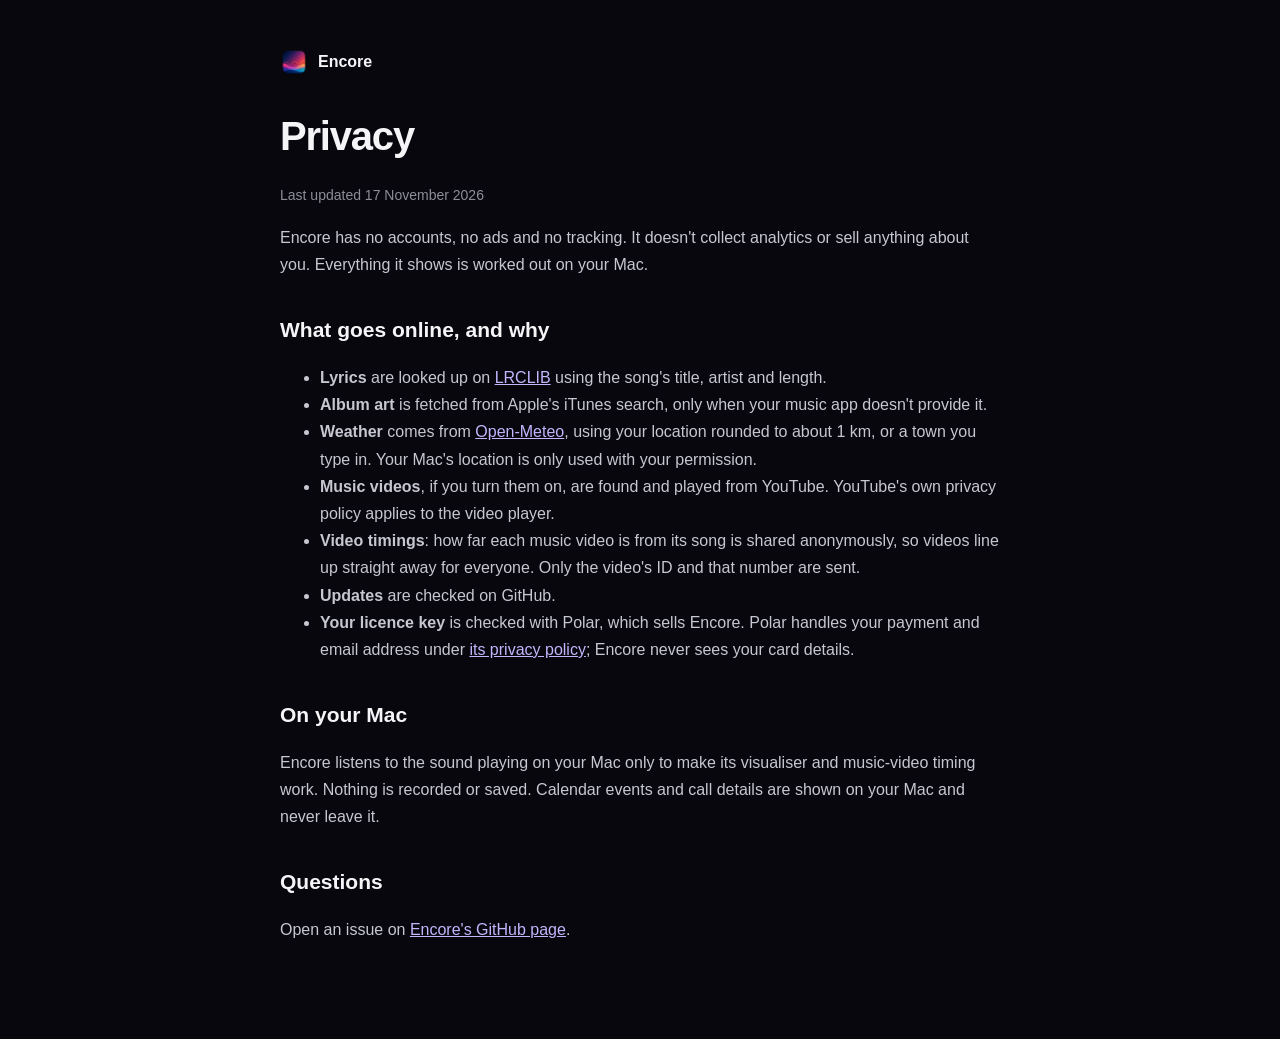
==== privacy.html @ baf7f080 "Add the Encore website Co-Authored-By: Claude Opus 5.5 <noreply@anthropic.com>" ====
<!doctype html>
<html lang="en">
<head>
<meta charset="utf-8">
<meta name="viewport" content="width=device-width, initial-scale=1">
<title>Privacy · Encore</title>
<link rel="icon" type="image/png" href="favicon.png">
<style>
  body { margin: 0; background: #07070d; color: #f5f5f7; font: 16px/1.7 -apple-system, BlinkMacSystemFont, "Helvetica Neue", Arial, sans-serif; -webkit-font-smoothing: antialiased; }
  main { max-width: 720px; margin: 0 auto; padding: 48px 20px 80px; }
  a { color: #c4b5fd; }
  h1 { font-size: 40px; letter-spacing: -0.03em; margin: 18px 0 6px; }
  h2 { font-size: 21px; margin: 34px 0 6px; }
  p, li { color: #c7c7d1; }
  .back { display: inline-flex; align-items: center; gap: 10px; text-decoration: none; color: #f5f5f7; font-weight: 600; }
  .back img { width: 28px; height: 28px; }
  .date { color: #8e8e99; font-size: 14px; }
</style>
</head>
<body><main>
<a class="back" href="./"><img src="favicon.png" alt="">Encore</a>
<h1>Privacy</h1>
<p class="date">Last updated 17 November 2026</p>

<p>Encore has no accounts, no ads and no tracking. It doesn't collect analytics or sell anything about you. Everything it shows is worked out on your Mac.</p>
<h2>What goes online, and why</h2>
<ul>
<li><b>Lyrics</b> are looked up on <a href="https://lrclib.net">LRCLIB</a> using the song's title, artist and length.</li>
<li><b>Album art</b> is fetched from Apple's iTunes search, only when your music app doesn't provide it.</li>
<li><b>Weather</b> comes from <a href="https://open-meteo.com">Open-Meteo</a>, using your location rounded to about 1 km, or a town you type in. Your Mac's location is only used with your permission.</li>
<li><b>Music videos</b>, if you turn them on, are found and played from YouTube. YouTube's own privacy policy applies to the video player.</li>
<li><b>Video timings</b>: how far each music video is from its song is shared anonymously, so videos line up straight away for everyone. Only the video's ID and that number are sent.</li>
<li><b>Updates</b> are checked on GitHub.</li>
<li><b>Your licence key</b> is checked with Polar, which sells Encore. Polar handles your payment and email address under <a href="https://polar.sh/legal/privacy">its privacy policy</a>; Encore never sees your card details.</li>
</ul>
<h2>On your Mac</h2>
<p>Encore listens to the sound playing on your Mac only to make its visualiser and music-video timing work. Nothing is recorded or saved. Calendar events and call details are shown on your Mac and never leave it.</p>
<h2>Questions</h2>
<p>Open an issue on <a href="https://github.com/Zhuss-08/encore">Encore's GitHub page</a>.</p>

</main></body></html>
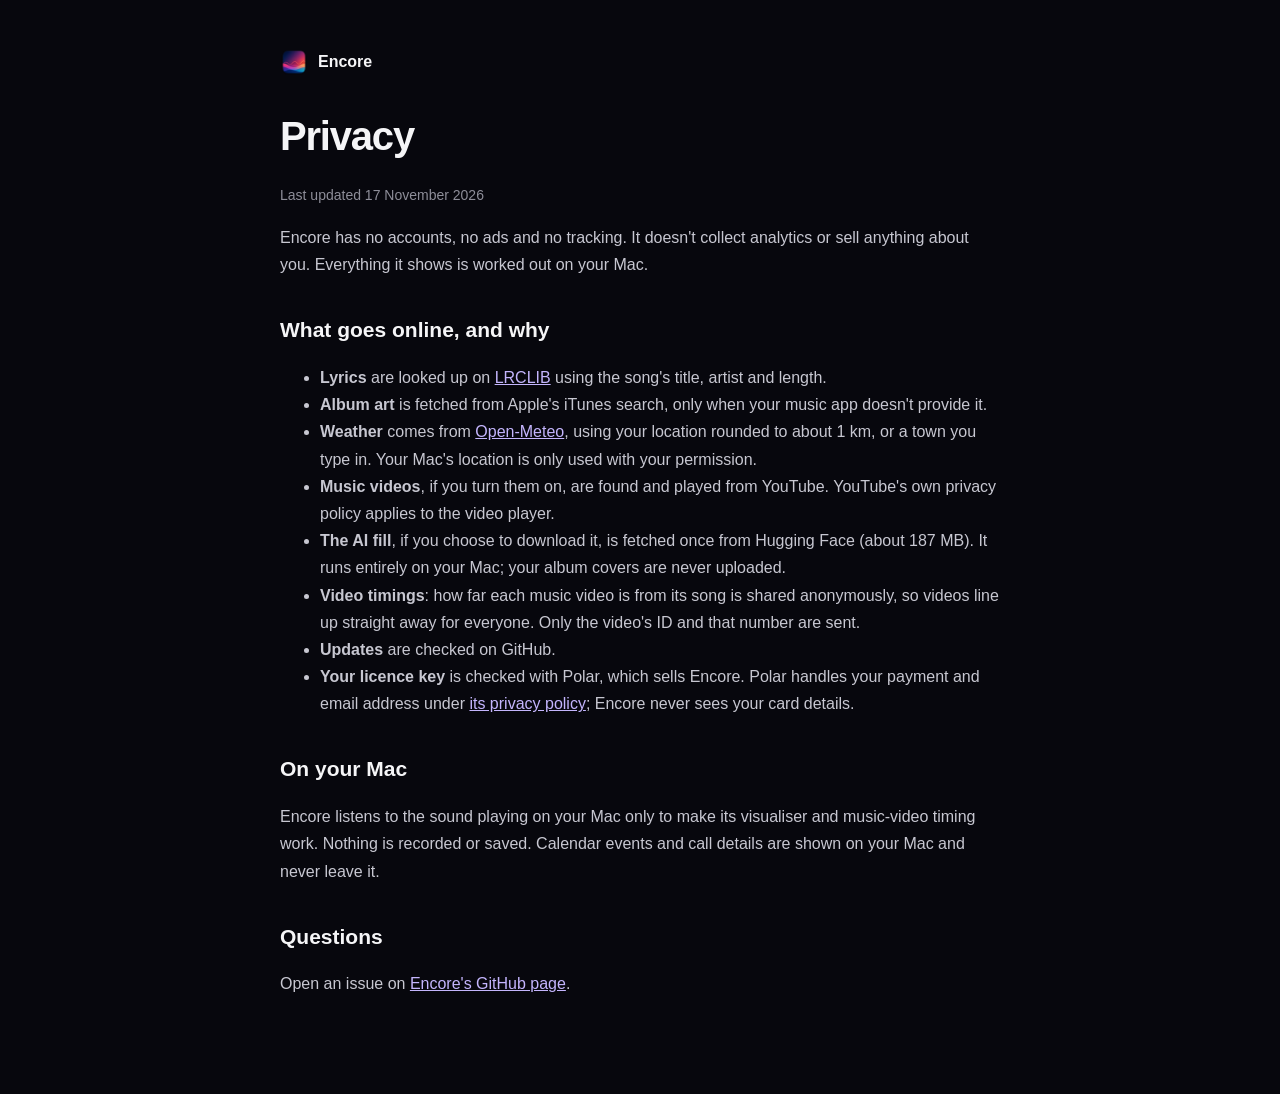
==== commit c410005e: "Website: blurred album art background, live weather sky, AI fill Co-Authored-By: Claude Opus 5.5 <no" ====
--- a/privacy.html
+++ b/privacy.html
@@ -29,6 +29,7 @@
 <li><b>Album art</b> is fetched from Apple's iTunes search, only when your music app doesn't provide it.</li>
 <li><b>Weather</b> comes from <a href="https://open-meteo.com">Open-Meteo</a>, using your location rounded to about 1 km, or a town you type in. Your Mac's location is only used with your permission.</li>
 <li><b>Music videos</b>, if you turn them on, are found and played from YouTube. YouTube's own privacy policy applies to the video player.</li>
+<li><b>The AI fill</b>, if you choose to download it, is fetched once from Hugging Face (about 187 MB). It runs entirely on your Mac; your album covers are never uploaded.</li>
 <li><b>Video timings</b>: how far each music video is from its song is shared anonymously, so videos line up straight away for everyone. Only the video's ID and that number are sent.</li>
 <li><b>Updates</b> are checked on GitHub.</li>
 <li><b>Your licence key</b> is checked with Polar, which sells Encore. Polar handles your payment and email address under <a href="https://polar.sh/legal/privacy">its privacy policy</a>; Encore never sees your card details.</li>
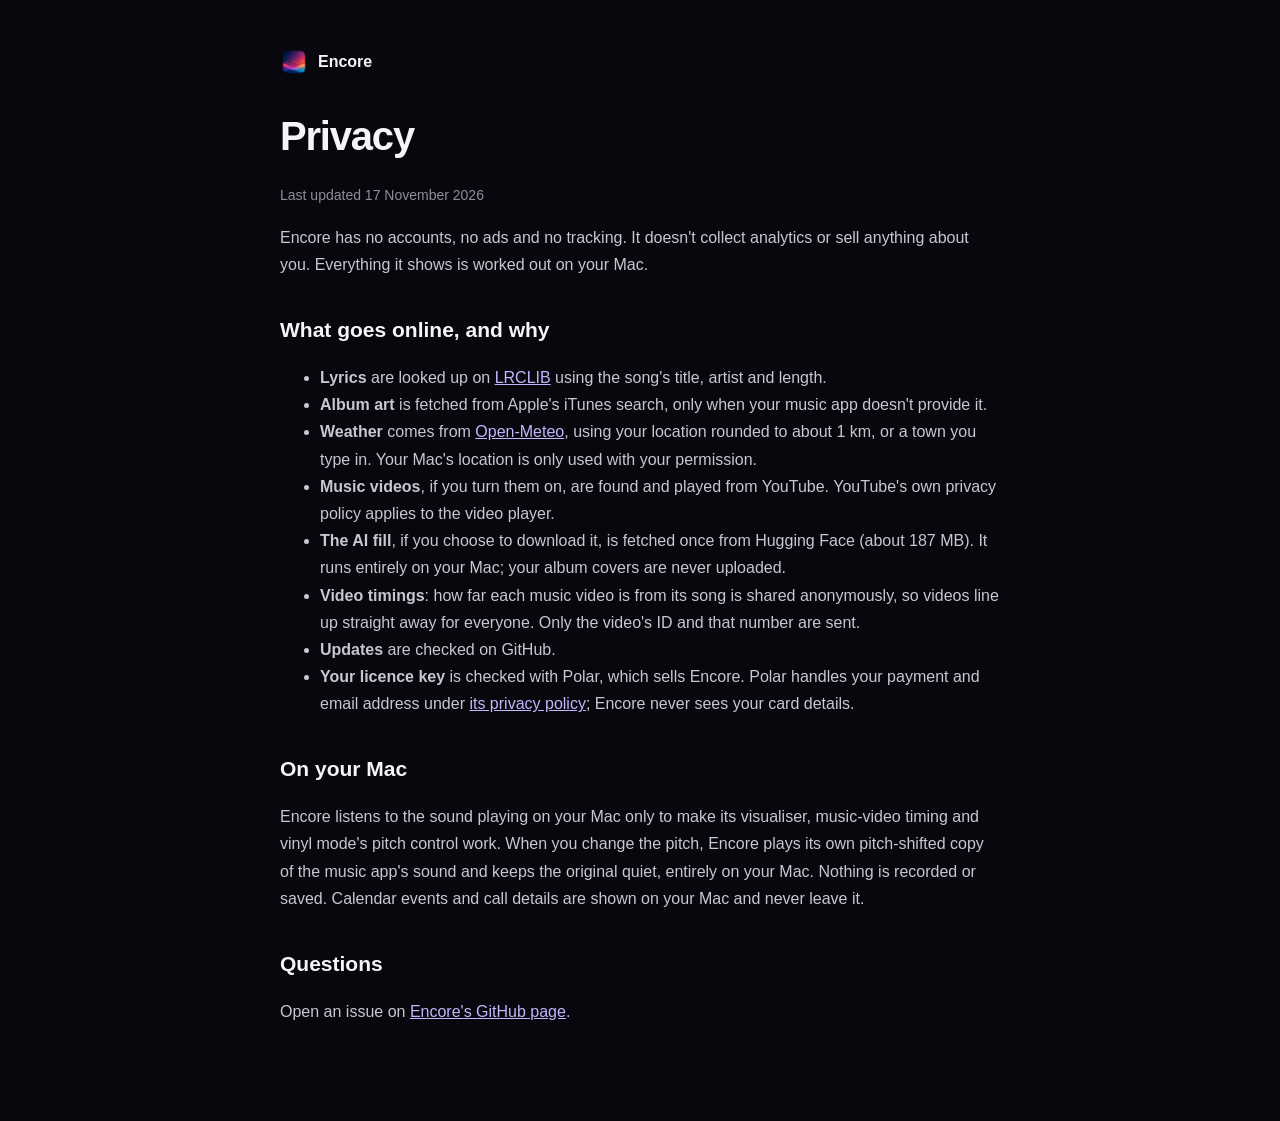
==== commit 33b997fc: "Website: vinyl mode, pitch fader and 45 rpm, album-coloured clock Co-Authored-By: Claude Opus 5.5 <n" ====
--- a/privacy.html
+++ b/privacy.html
@@ -35,7 +35,7 @@
 <li><b>Your licence key</b> is checked with Polar, which sells Encore. Polar handles your payment and email address under <a href="https://polar.sh/legal/privacy">its privacy policy</a>; Encore never sees your card details.</li>
 </ul>
 <h2>On your Mac</h2>
-<p>Encore listens to the sound playing on your Mac only to make its visualiser and music-video timing work. Nothing is recorded or saved. Calendar events and call details are shown on your Mac and never leave it.</p>
+<p>Encore listens to the sound playing on your Mac only to make its visualiser, music-video timing and vinyl mode's pitch control work. When you change the pitch, Encore plays its own pitch-shifted copy of the music app's sound and keeps the original quiet, entirely on your Mac. Nothing is recorded or saved. Calendar events and call details are shown on your Mac and never leave it.</p>
 <h2>Questions</h2>
 <p>Open an issue on <a href="https://github.com/Zhuss-08/encore">Encore's GitHub page</a>.</p>
 
